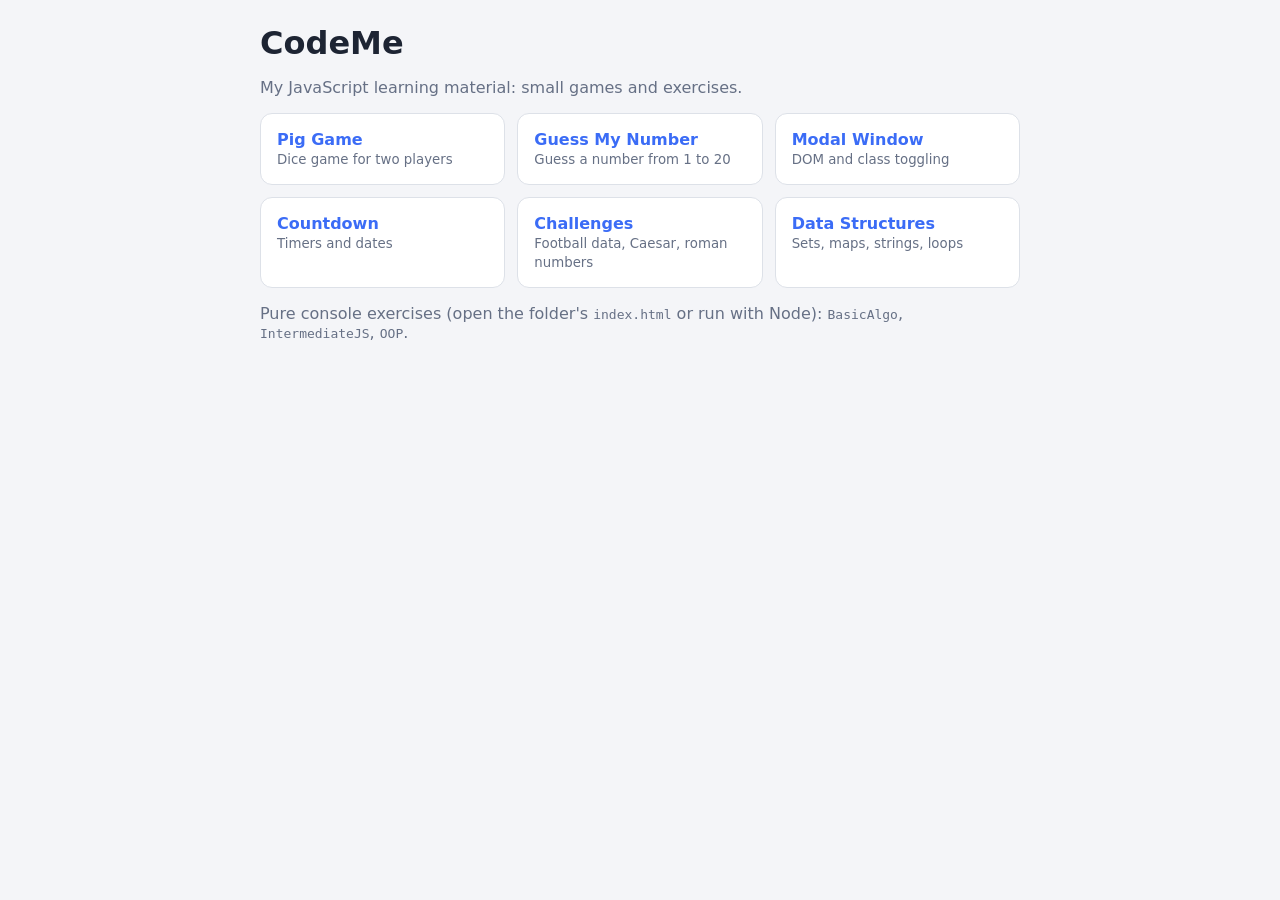
==== index.html @ a0af544d "Initial commit: CodeMe JavaScript learning material Co-Authored-By: Claude Sonnet 5.5 <noreply@anthr" ====
<!DOCTYPE html>
<html lang="en">

<head>
    <meta charset="UTF-8">
    <meta name="viewport" content="width=device-width, initial-scale=1.0">
    <meta name="color-scheme" content="light dark">
    <title>CodeMe - JavaScript Practice</title>
    <style>
        :root { --bg: #f4f5f8; --card: #fff; --text: #1d2433; --muted: #667085; --accent: #3b6cf6; --border: #dde1e8; }
        @media (prefers-color-scheme: dark) {
            :root { --bg: #12151c; --card: #1c212b; --text: #eef1f6; --muted: #9aa3b2; --border: #2f3644; }
        }
        * { box-sizing: border-box; }
        body { margin: 0; padding: 24px 16px; background: var(--bg); color: var(--text); font-family: system-ui, sans-serif; }
        main { max-width: 760px; margin: 0 auto; }
        h1 { margin: 0 0 4px; }
        p { color: var(--muted); }
        ul { display: grid; grid-template-columns: repeat(auto-fill, minmax(220px, 1fr)); gap: 12px; padding: 0; list-style: none; }
        a { display: block; height: 100%; padding: 16px; background: var(--card); border: 1px solid var(--border); border-radius: 12px; color: var(--text); text-decoration: none; }
        a:hover, a:focus-visible { border-color: var(--accent); }
        strong { display: block; color: var(--accent); }
        small { color: var(--muted); }
    </style>
</head>

<body>
    <main>
        <h1>CodeMe</h1>
        <p>My JavaScript learning material: small games and exercises.</p>
        <ul>
            <li><a href="Basics/PigGame/index.html"><strong>Pig Game</strong><small>Dice game for two players</small></a></li>
            <li><a href="Basics/GuessNumber/index.html"><strong>Guess My Number</strong><small>Guess a number from 1 to 20</small></a></li>
            <li><a href="Basics/ModalWindow/index.html"><strong>Modal Window</strong><small>DOM and class toggling</small></a></li>
            <li><a href="Basics/Countdown/index.html"><strong>Countdown</strong><small>Timers and dates</small></a></li>
            <li><a href="Challenges/index.html"><strong>Challenges</strong><small>Football data, Caesar, roman numbers</small></a></li>
            <li><a href="DataStructures/index.html"><strong>Data Structures</strong><small>Sets, maps, strings, loops</small></a></li>
        </ul>
        <p>Pure console exercises (open the folder's <code>index.html</code> or run with Node): <code>BasicAlgo</code>, <code>IntermediateJS</code>, <code>OOP</code>.</p>
    </main>
</body>

</html>
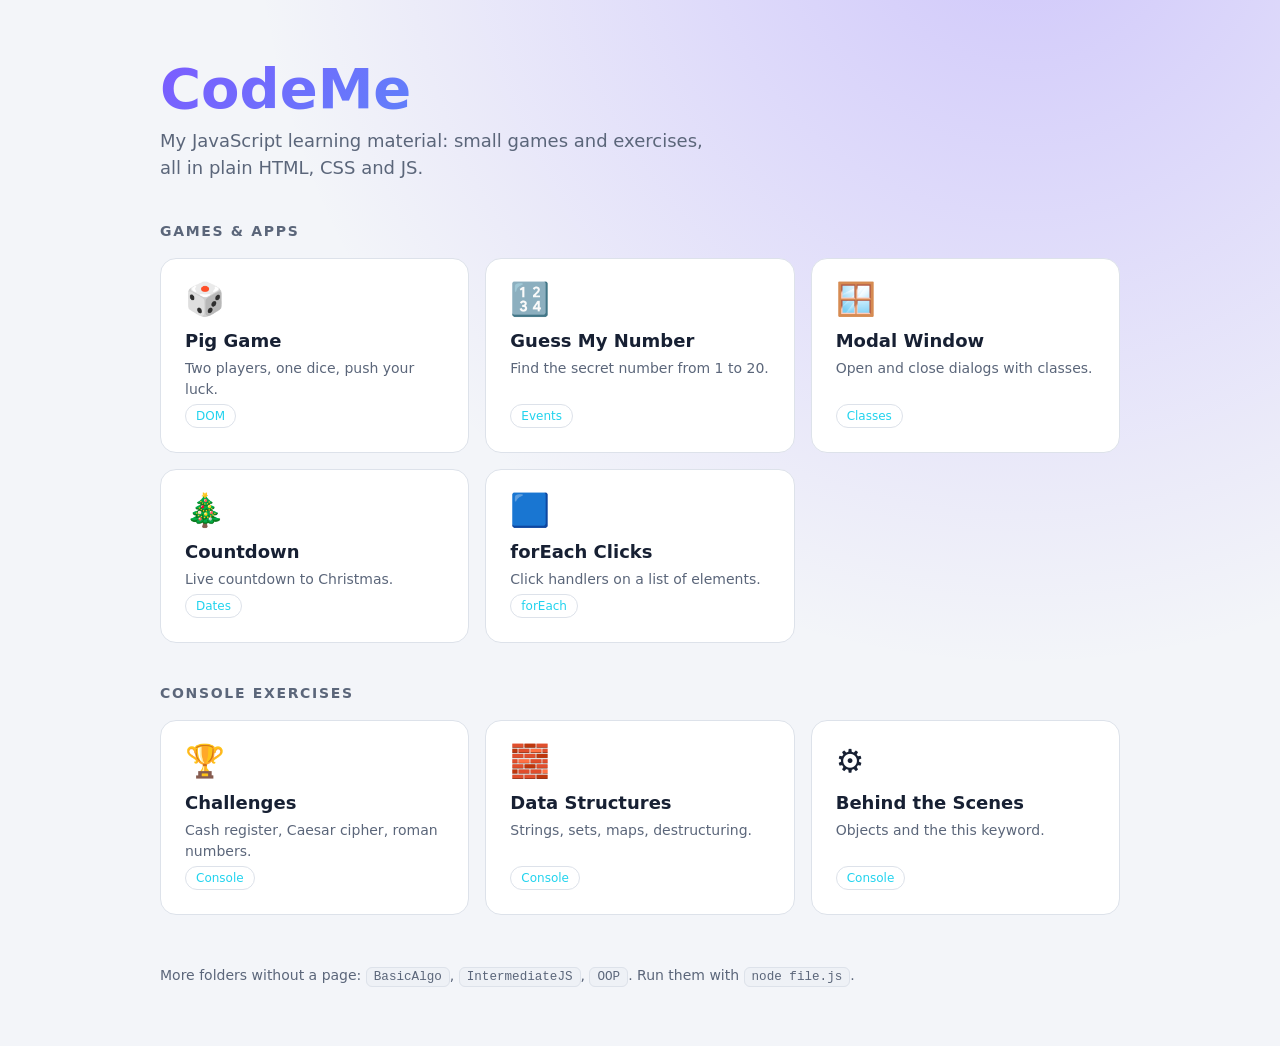
==== commit eeb74973: "Modern redesign: shared theme, responsive games, new overview page; fix Pig Game win score and Chris" ====
--- a/index.html
+++ b/index.html
@@ -4,39 +4,130 @@
 <head>
     <meta charset="UTF-8">
     <meta name="viewport" content="width=device-width, initial-scale=1.0">
-    <meta name="color-scheme" content="light dark">
     <title>CodeMe - JavaScript Practice</title>
+    <link rel="stylesheet" href="theme.css">
     <style>
-        :root { --bg: #f4f5f8; --card: #fff; --text: #1d2433; --muted: #667085; --accent: #3b6cf6; --border: #dde1e8; }
-        @media (prefers-color-scheme: dark) {
-            :root { --bg: #12151c; --card: #1c212b; --text: #eef1f6; --muted: #9aa3b2; --border: #2f3644; }
+        body {
+            padding: clamp(2rem, 6vw, 6rem) 1.6rem;
+            background-image: radial-gradient(circle at 80% -10%, rgb(124 92 255 / 0.3), transparent 50%);
+            background-repeat: no-repeat;
         }
-        * { box-sizing: border-box; }
-        body { margin: 0; padding: 24px 16px; background: var(--bg); color: var(--text); font-family: system-ui, sans-serif; }
-        main { max-width: 760px; margin: 0 auto; }
-        h1 { margin: 0 0 4px; }
-        p { color: var(--muted); }
-        ul { display: grid; grid-template-columns: repeat(auto-fill, minmax(220px, 1fr)); gap: 12px; padding: 0; list-style: none; }
-        a { display: block; height: 100%; padding: 16px; background: var(--card); border: 1px solid var(--border); border-radius: 12px; color: var(--text); text-decoration: none; }
-        a:hover, a:focus-visible { border-color: var(--accent); }
-        strong { display: block; color: var(--accent); }
-        small { color: var(--muted); }
+
+        main {
+            max-width: 96rem;
+            margin: 0 auto;
+        }
+
+        h1 {
+            margin: 0 0 0.8rem;
+            font-size: clamp(3.2rem, 8vw, 5.6rem);
+            line-height: 1.05;
+            background: var(--accent-grad);
+            -webkit-background-clip: text;
+            background-clip: text;
+            color: transparent;
+        }
+
+        .lead {
+            margin: 0 0 4rem;
+            max-width: 56rem;
+            color: var(--muted);
+            font-size: 1.8rem;
+        }
+
+        h2 {
+            margin: 4rem 0 1.6rem;
+            font-size: 1.4rem;
+            letter-spacing: 0.12em;
+            text-transform: uppercase;
+            color: var(--muted);
+        }
+
+        .cards {
+            display: grid;
+            grid-template-columns: repeat(auto-fill, minmax(26rem, 1fr));
+            gap: 1.6rem;
+            margin: 0;
+            padding: 0;
+            list-style: none;
+        }
+
+        .cards a {
+            display: flex;
+            flex-direction: column;
+            gap: 0.4rem;
+            height: 100%;
+            padding: 2.4rem;
+            color: var(--text);
+            text-decoration: none;
+            background: var(--surface);
+            border: 1px solid var(--border);
+            border-radius: var(--radius);
+            transition: transform 0.2s, border-color 0.2s, box-shadow 0.2s;
+        }
+
+        .cards a:hover,
+        .cards a:focus-visible {
+            transform: translateY(-4px);
+            border-color: var(--accent);
+            box-shadow: var(--shadow);
+        }
+
+        .emoji {
+            font-size: 3.2rem;
+            line-height: 1;
+            margin-bottom: 0.8rem;
+        }
+
+        .cards strong {
+            font-size: 1.8rem;
+        }
+
+        .cards small {
+            color: var(--muted);
+            font-size: 1.4rem;
+        }
+
+        .tag {
+            align-self: flex-start;
+            margin-top: auto;
+            padding: 0.2rem 1rem;
+            font-size: 1.2rem;
+            color: var(--accent-2);
+            border: 1px solid var(--border);
+            border-radius: 999px;
+        }
+
+        footer {
+            margin-top: 5rem;
+            color: var(--muted);
+            font-size: 1.4rem;
+        }
     </style>
 </head>
 
 <body>
     <main>
         <h1>CodeMe</h1>
-        <p>My JavaScript learning material: small games and exercises.</p>
-        <ul>
-            <li><a href="Basics/PigGame/index.html"><strong>Pig Game</strong><small>Dice game for two players</small></a></li>
-            <li><a href="Basics/GuessNumber/index.html"><strong>Guess My Number</strong><small>Guess a number from 1 to 20</small></a></li>
-            <li><a href="Basics/ModalWindow/index.html"><strong>Modal Window</strong><small>DOM and class toggling</small></a></li>
-            <li><a href="Basics/Countdown/index.html"><strong>Countdown</strong><small>Timers and dates</small></a></li>
-            <li><a href="Challenges/index.html"><strong>Challenges</strong><small>Football data, Caesar, roman numbers</small></a></li>
-            <li><a href="DataStructures/index.html"><strong>Data Structures</strong><small>Sets, maps, strings, loops</small></a></li>
+        <p class="lead">My JavaScript learning material: small games and exercises, all in plain HTML, CSS and JS.</p>
+
+        <h2>Games &amp; apps</h2>
+        <ul class="cards">
+            <li><a href="Basics/PigGame/index.html"><span class="emoji">🎲</span><strong>Pig Game</strong><small>Two players, one dice, push your luck.</small><span class="tag">DOM</span></a></li>
+            <li><a href="Basics/GuessNumber/index.html"><span class="emoji">🔢</span><strong>Guess My Number</strong><small>Find the secret number from 1 to 20.</small><span class="tag">Events</span></a></li>
+            <li><a href="Basics/ModalWindow/index.html"><span class="emoji">🪟</span><strong>Modal Window</strong><small>Open and close dialogs with classes.</small><span class="tag">Classes</span></a></li>
+            <li><a href="Basics/Countdown/index.html"><span class="emoji">🎄</span><strong>Countdown</strong><small>Live countdown to Christmas.</small><span class="tag">Dates</span></a></li>
+            <li><a href="OOP/simpleForEach/index.html"><span class="emoji">🟦</span><strong>forEach Clicks</strong><small>Click handlers on a list of elements.</small><span class="tag">forEach</span></a></li>
         </ul>
-        <p>Pure console exercises (open the folder's <code>index.html</code> or run with Node): <code>BasicAlgo</code>, <code>IntermediateJS</code>, <code>OOP</code>.</p>
+
+        <h2>Console exercises</h2>
+        <ul class="cards">
+            <li><a href="Challenges/index.html"><span class="emoji">🏆</span><strong>Challenges</strong><small>Cash register, Caesar cipher, roman numbers.</small><span class="tag">Console</span></a></li>
+            <li><a href="DataStructures/index.html"><span class="emoji">🧱</span><strong>Data Structures</strong><small>Strings, sets, maps, destructuring.</small><span class="tag">Console</span></a></li>
+            <li><a href="BehindScenes/index.html"><span class="emoji">⚙️</span><strong>Behind the Scenes</strong><small>Objects and the this keyword.</small><span class="tag">Console</span></a></li>
+        </ul>
+
+        <footer>More folders without a page: <code>BasicAlgo</code>, <code>IntermediateJS</code>, <code>OOP</code>. Run them with <code>node file.js</code>.</footer>
     </main>
 </body>
 
--- a/theme.css
+++ b/theme.css
@@ -0,0 +1,117 @@
+/* Shared design tokens and base styles for all CodeMe pages */
+:root {
+    --bg: #0e1117;
+    --surface: #171b24;
+    --surface-2: #1f2430;
+    --border: #2a3140;
+    --text: #eef1f6;
+    --muted: #98a2b3;
+    --accent: #7c5cff;
+    --accent-2: #22d3ee;
+    --accent-grad: linear-gradient(135deg, var(--accent), var(--accent-2));
+    --danger: #ff5d73;
+    --success: #34d399;
+    --radius: 16px;
+    --shadow: 0 10px 40px rgb(0 0 0 / 0.35);
+    --font: system-ui, -apple-system, "Segoe UI", Roboto, sans-serif;
+    color-scheme: dark;
+}
+
+@media (prefers-color-scheme: light) {
+    :root {
+        --bg: #f3f5f9;
+        --surface: #ffffff;
+        --surface-2: #eef1f6;
+        --border: #dde2ea;
+        --text: #172033;
+        --muted: #5b667a;
+        --shadow: 0 10px 40px rgb(23 32 51 / 0.12);
+        color-scheme: light;
+    }
+}
+
+*,
+*::before,
+*::after {
+    box-sizing: border-box;
+}
+
+html {
+    font-size: 62.5%;
+    -webkit-text-size-adjust: 100%;
+}
+
+body {
+    margin: 0;
+    min-height: 100vh;
+    font-family: var(--font);
+    font-size: 1.6rem;
+    line-height: 1.5;
+    color: var(--text);
+    background-color: var(--bg);
+}
+
+:focus-visible {
+    outline: 3px solid var(--accent-2);
+    outline-offset: 3px;
+}
+
+@media (prefers-reduced-motion: reduce) {
+    * {
+        animation: none !important;
+        transition: none !important;
+    }
+}
+
+/* Info pages for console exercises */
+.page {
+    min-height: 100vh;
+    display: grid;
+    place-items: center;
+    padding: 2.4rem 1.6rem;
+}
+
+.page-card {
+    width: min(64rem, 100%);
+    padding: clamp(2.4rem, 6vw, 5rem);
+    background: var(--surface);
+    border: 1px solid var(--border);
+    border-radius: var(--radius);
+    box-shadow: var(--shadow);
+    text-align: center;
+}
+
+.page-card h1 {
+    margin: 0 0 1.2rem;
+    font-size: clamp(2.4rem, 6vw, 3.8rem);
+    line-height: 1.15;
+    background: var(--accent-grad);
+    -webkit-background-clip: text;
+    background-clip: text;
+    color: transparent;
+}
+
+.page-card p {
+    margin: 0 0 1.2rem;
+    color: var(--muted);
+}
+
+kbd,
+code {
+    padding: 0.2rem 0.7rem;
+    background: var(--surface-2);
+    border: 1px solid var(--border);
+    border-radius: 6px;
+    font-size: 0.9em;
+}
+
+.back {
+    display: inline-block;
+    margin-top: 1.2rem;
+    color: var(--accent-2);
+    text-decoration: none;
+}
+
+.back:hover {
+    text-decoration: underline;
+}
